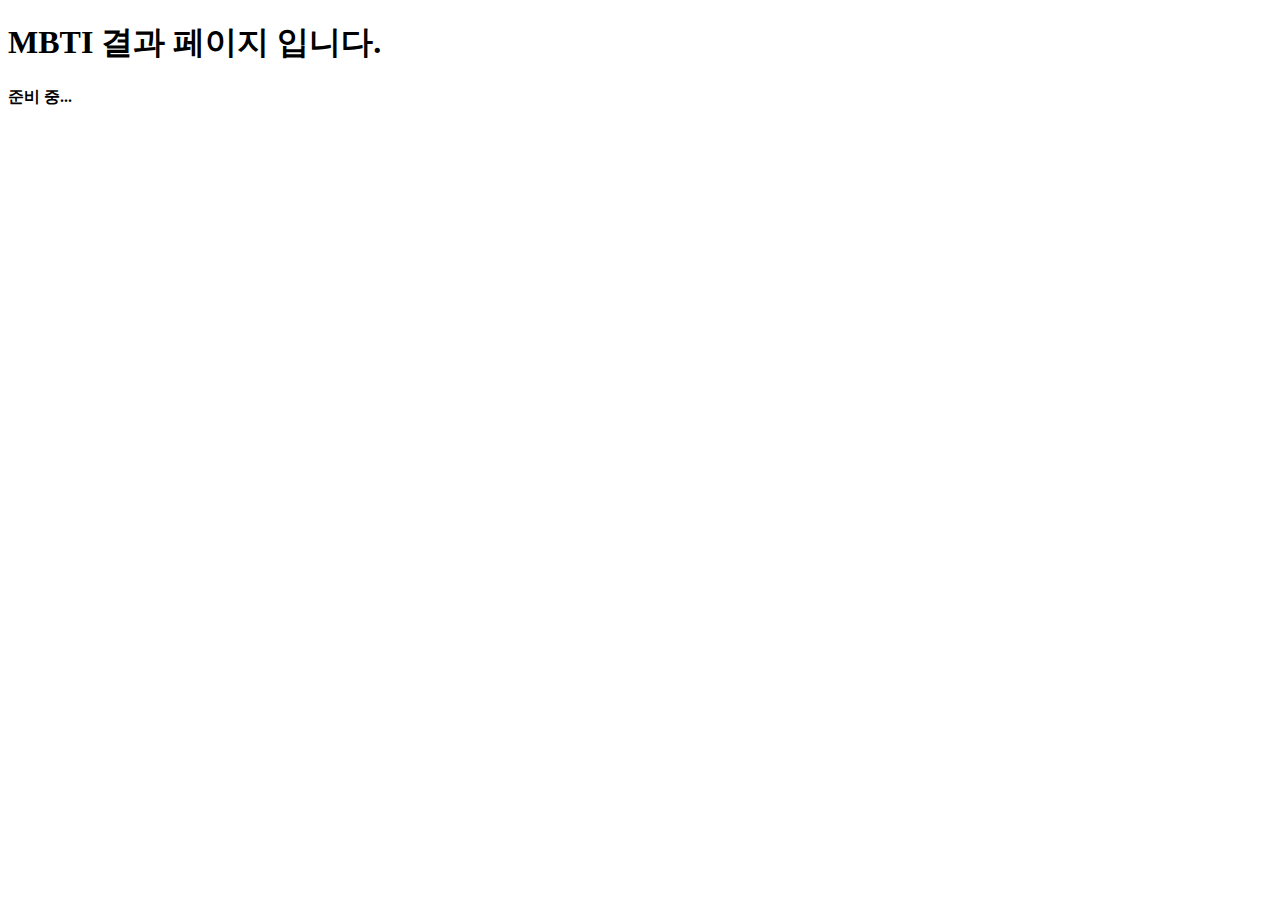
==== results.html @ c189b466 "질문페이지 완성" ====
<!DOCTYPE html>
<html lang="en">
<head>
    <meta charset="UTF-8">
    <meta name="viewport" content="width=device-width, initial-scale=1.0">
    <title>Document</title>
</head>
<body>
    <h1>MBTI 결과 페이지 입니다.</h1>
    <h4>준비 중...</h4>
</body>
</html>
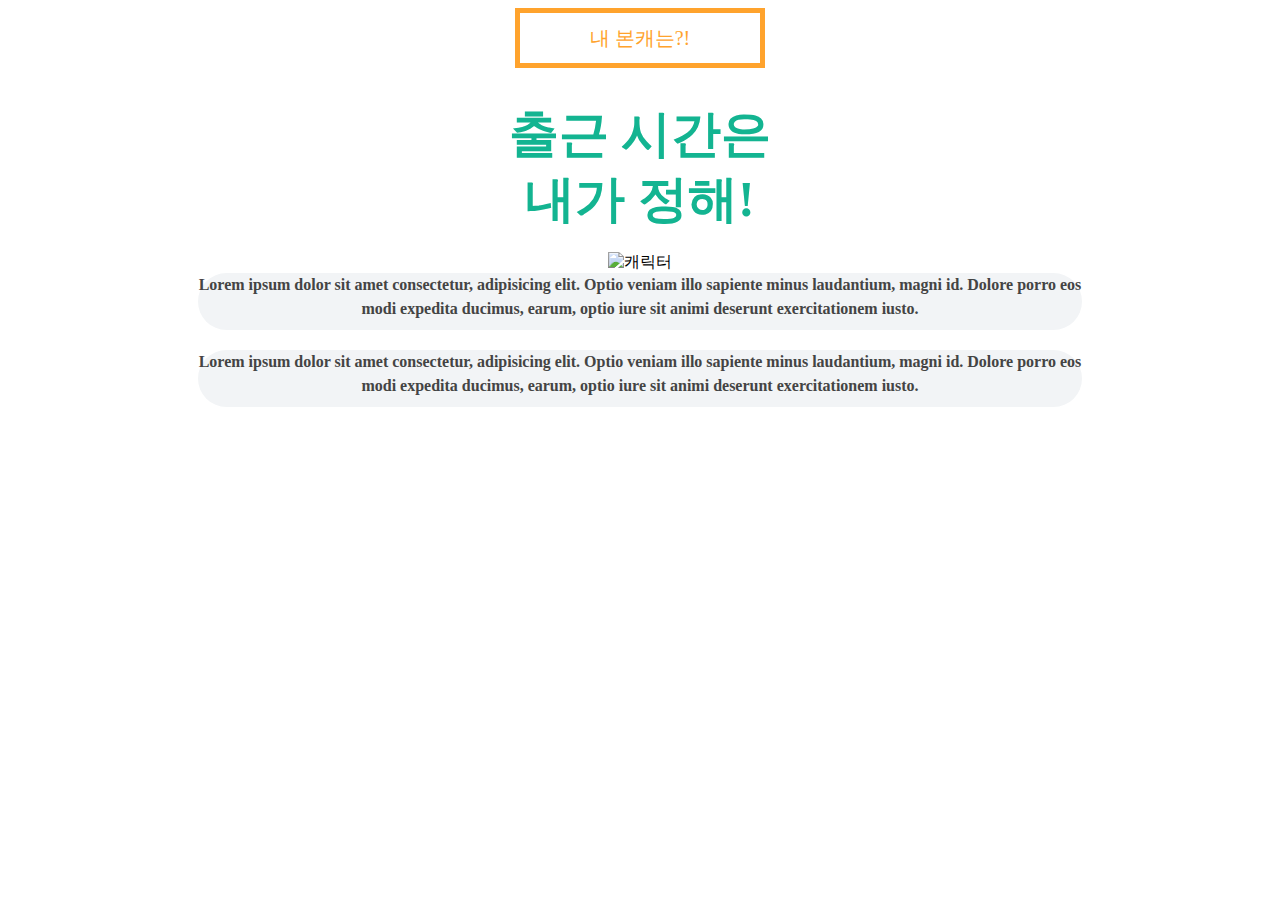
==== commit 8429bc9d: "ㅅㄴㄱ텨" ====
--- a/results.html
+++ b/results.html
@@ -3,10 +3,28 @@
 <head>
     <meta charset="UTF-8">
     <meta name="viewport" content="width=device-width, initial-scale=1.0">
+    <link rel="stylesheet" href="css/results.css">
     <title>Document</title>
 </head>
 <body>
-    <h1>MBTI 결과 페이지 입니다.</h1>
-    <h4>준비 중...</h4>
+    <div class="container">
+        <div class="char">
+            내 본캐는?!
+        </div>
+        <h1 class="page-title">
+            출근 시간은 <br>
+            내가 정해!
+        </h1>
+     <img src="images/result_character1.png" 
+     class="character" alt="캐릭터">
+     <div class="result1">
+        Lorem ipsum dolor sit amet consectetur, adipisicing elit. Optio veniam illo sapiente minus laudantium, magni id. Dolore porro eos modi expedita ducimus,
+         earum, optio iure sit animi deserunt exercitationem iusto.
+     </div>
+     <div class="result2">
+        Lorem ipsum dolor sit amet consectetur, adipisicing elit. Optio veniam illo sapiente minus laudantium, magni id. Dolore porro eos modi expedita ducimus,
+         earum, optio iure sit animi deserunt exercitationem iusto.
+     </div>
+    </div>
 </body>
 </html>--- a/css/results.css
+++ b/css/results.css
@@ -0,0 +1,65 @@
+body{
+    background-image: url('/images/result_bg.jpg');
+    background-position: top center;
+    background-repeat: no-repeat;
+    display: flex;
+    text-align: center;
+}
+
+img{
+    width: 50%;
+    height: 70%;
+}
+
+.char{
+    width: 240px;
+    height: 50px;
+    border: 5px solid #FFA32D;
+    font-size: 20px;
+    color: #FFA32D;
+    text-align: center;  
+    margin-left: auto;
+    margin-right: auto;
+  
+    /* 안에 글자 정렬 */
+    display: flex;
+    justify-content: center;
+    align-items: center;
+}
+
+.page-title{
+    font-size: 50px;
+    font-weight: 900;
+    line-height: 1.3;
+    color: #13B491;
+    text-align: center;
+    margin-bottom: 20px; 
+}
+
+.result1{
+    background-color: #F2F4F6;
+    /* box-shadow: 0 14px 0 #DFE1E2; */
+    color: #444;
+    line-height: 1.5;
+    margin-bottom: 20px;
+    width: 70%;
+    height: 15%;
+    text-align: center;  
+    margin-left: auto;
+    margin-right: auto;
+    border-radius: 50px;
+    font-weight: 900;
+}
+.result2{
+    background-color: #F2F4F6;
+    /* box-shadow: 0 14px 0 #DFE1E2; */
+    color: #444;
+    line-height: 1.5;
+    width: 70%;
+    height: 15%;
+    text-align: center;  
+    margin-left: auto;
+    margin-right: auto;
+    border-radius: 50px;
+    font-weight: 900;
+}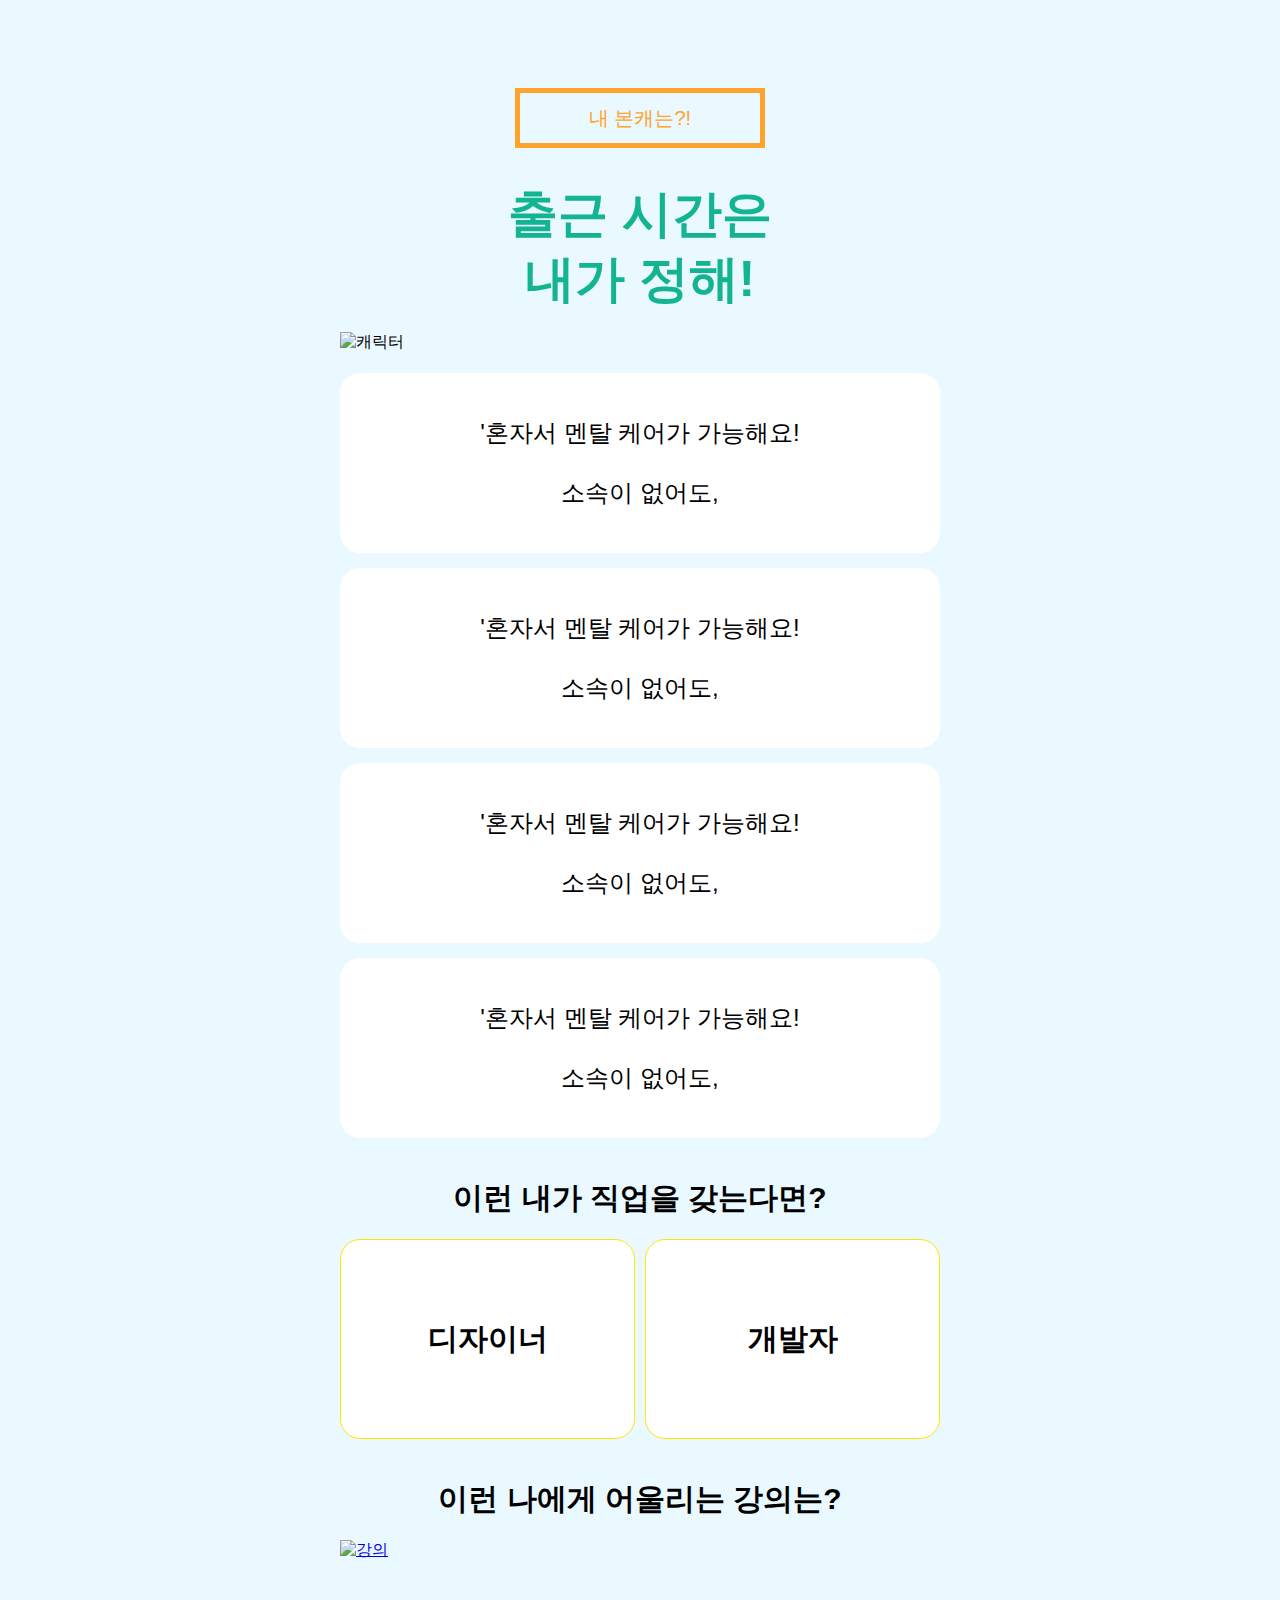
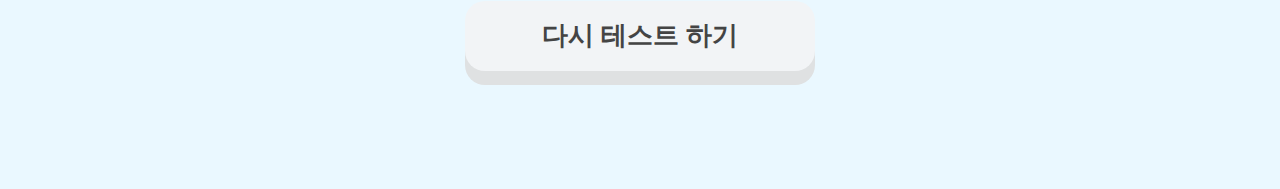
==== commit 0945319f: "결과 강의까지 커밋" ====
--- a/results.html
+++ b/results.html
@@ -1,30 +1,55 @@
 <!DOCTYPE html>
 <html lang="en">
-<head>
-    <meta charset="UTF-8">
-    <meta name="viewport" content="width=device-width, initial-scale=1.0">
-    <link rel="stylesheet" href="css/results.css">
-    <title>Document</title>
-</head>
-<body>
-    <div class="container">
-        <div class="char">
-            내 본캐는?!
+    <head>
+        <meta charset="UTF-8">
+        <meta name="viewport" content="width=device-width, initial-scale=1.0">
+        <link rel="stylesheet" href="css/results.css">
+        <link rel="stylesheet" href="css/common.css">
+        <script type="module" src="js/results.js"></script>
+
+        <title>Document</title>
+    </head>
+    <body>
+        <div class="container">
+            <div class="char">
+                내 본캐는?!
+            </div>
+            <h1 class="page-title">
+                출근 시간은
+                <br>
+                내가 정해!
+            </h1>
+            <img src="images/result_character1.png" class="character" alt="캐릭터">
+            <div class="result">
+                <div class="box">
+                    '혼자서 멘탈 케어가 가능해요!<br>소속이 없어도,
+                </div>
+                <div class="box">
+                    '혼자서 멘탈 케어가 가능해요!<br>소속이 없어도,
+                </div>
+                <div class="box">
+                    '혼자서 멘탈 케어가 가능해요!<br>소속이 없어도,
+                </div>
+                <div class="box">
+                    '혼자서 멘탈 케어가 가능해요!<br>소속이 없어도,
+                </div>
+            </div>
+            <div class="result">
+                <h3>이런 내가 직업을 갖는다면?</h3>
+                <div class="jobs">
+                    <div class="job">디자이너</div>
+                    <div class="job">개발자</div>
+                </div>
+            </div>
+            <div class="result">
+                <h3>이런 나에게 어울리는 강의는?</h3>
+                <a href="#" target="_blank" class="lecture">
+                    <img src="images/result_lecture1.png" alt="강의" class="lectureImg">
+                </a>
+            </div>
+            <a href="/index.html" class="btn btn-grey btn-small">
+                다시 테스트 하기
+            </a>
         </div>
-        <h1 class="page-title">
-            출근 시간은 <br>
-            내가 정해!
-        </h1>
-     <img src="images/result_character1.png" 
-     class="character" alt="캐릭터">
-     <div class="result1">
-        Lorem ipsum dolor sit amet consectetur, adipisicing elit. Optio veniam illo sapiente minus laudantium, magni id. Dolore porro eos modi expedita ducimus,
-         earum, optio iure sit animi deserunt exercitationem iusto.
-     </div>
-     <div class="result2">
-        Lorem ipsum dolor sit amet consectetur, adipisicing elit. Optio veniam illo sapiente minus laudantium, magni id. Dolore porro eos modi expedita ducimus,
-         earum, optio iure sit animi deserunt exercitationem iusto.
-     </div>
-    </div>
-</body>
+    </body>
 </html>--- a/css/results.css
+++ b/css/results.css
@@ -1,14 +1,69 @@
 body{
+    background-color: #EAF8FF;
     background-image: url('/images/result_bg.jpg');
     background-position: top center;
     background-repeat: no-repeat;
-    display: flex;
-    text-align: center;
 }
 
-img{
-    width: 50%;
-    height: 70%;
+.character{
+    width: 100%;
+    max-width: 600px;
+    margin-left: auto;
+    margin-right: auto;
+    margin-bottom: 20px;
+}
+.result{
+    max-width: 600px;
+    margin-left: auto;
+    margin-right: auto;
+}
+.result .box{
+    background-color: #fff;
+    min-height: 70px;
+    margin-bottom: 15px;
+    border-radius: 20px;
+    display: flex;
+    justify-content: center;
+    align-items: center;
+    font-size: 24px;
+    font-weight: 500;
+    line-height: 2.5;
+    text-align: center;
+    padding: 30px 10px;
+}
+
+.result h3{
+    font-size: 30px;
+    font-weight: 700;
+    text-align: center;
+    margin-top: 40px;
+    margin-bottom: 20px;
+}
+
+.result .jobs{
+    display: flex;
+    height: 200px;
+    gap: 10px;
+}
+
+.result .job{
+    background-color: #FFF;
+    background-image: url('../images/result_star.png');
+    background-repeat: no-repeat;
+    background-position: center center;
+    flex: 1;
+    display: flex;
+    justify-content: center;
+    align-items: center;
+    font-size: 30px;
+    font-weight: 700;
+    line-height: 1.5;
+    border: 1px solid #FFE603;
+    border-radius: 20px;
+}
+.result img{
+    width: 100%;
+    margin-bottom: 40px;
 }
 
 .char{
--- a/css/common.css
+++ b/css/common.css
@@ -0,0 +1,97 @@
+body {
+    font-family: "Pretendard Variable", sans-serif;
+    word-break: keep-all;
+    padding-top: 80px;
+    padding-bottom: 80px;
+  }
+  
+  img {
+    display: block;
+  }
+  
+  .page-title {
+    font-size: 50px;
+    font-weight: 900;
+    line-height: 1.3;
+    color: #13B491;
+    text-align: center;
+    margin-bottom: 20px; 
+  }
+  
+  .page-subtitle {
+    width: 240px;
+    height: 50px;
+    border: 5px solid #FFA32D;
+    font-size: 24px;
+    color: #FFA32D;
+    margin-left: auto;
+    margin-right: auto;
+    margin-top: 20px;
+    margin-bottom: 20px;
+  
+    /* 안에 글자 정렬 */
+    display: flex;
+    justify-content: center;
+    align-items: center;
+  }
+  
+  /* 앞으로 생성할 모든 버튼에 공통 적용 */
+  .btn {
+    height: 100px;
+    max-width: 500px;
+    display: flex;
+    justify-content: center;
+    align-items: center;
+  
+    font-size: 50px;
+    font-weight: 700;
+  
+    text-decoration: none;
+    cursor: pointer;
+  
+    border-radius: 20px;
+    margin-bottom: 40px;
+    margin-left: auto;
+    margin-right: auto;
+  
+    /* 애니메이션 효과 지정 */
+    transition: 0.2s;
+  }
+  
+  .btn-orange {
+    background-color: #FFA32D;
+    color: #fff;
+    box-shadow: 0 14px 0 #E66000;
+  }
+  
+  .btn-orange:active {
+    box-shadow: 0 4px 0 #E66000;
+  }
+  
+  .btn-grey {
+    background-color: #F2F4F6;
+    box-shadow: 0 14px 0 #DFE1E2;
+    color: #444;
+    line-height: 1.5;
+  }
+  
+  .btn-grey:active {
+    box-shadow: 0 4px 0 #DFE1E2;
+  }
+  
+  .btn-green {
+    background-color: #32BFA1;
+    box-shadow: 0 14px 0 #299A82;
+    color: #FFF;
+  }
+  
+  .btn-green:active {
+    box-shadow: 0 4px 0 #299A82;
+  }
+  
+  .btn-small {
+    max-width: 350px;
+    height: 70px;
+    font-size: 26px;
+    margin-bottom: 30px;
+  }